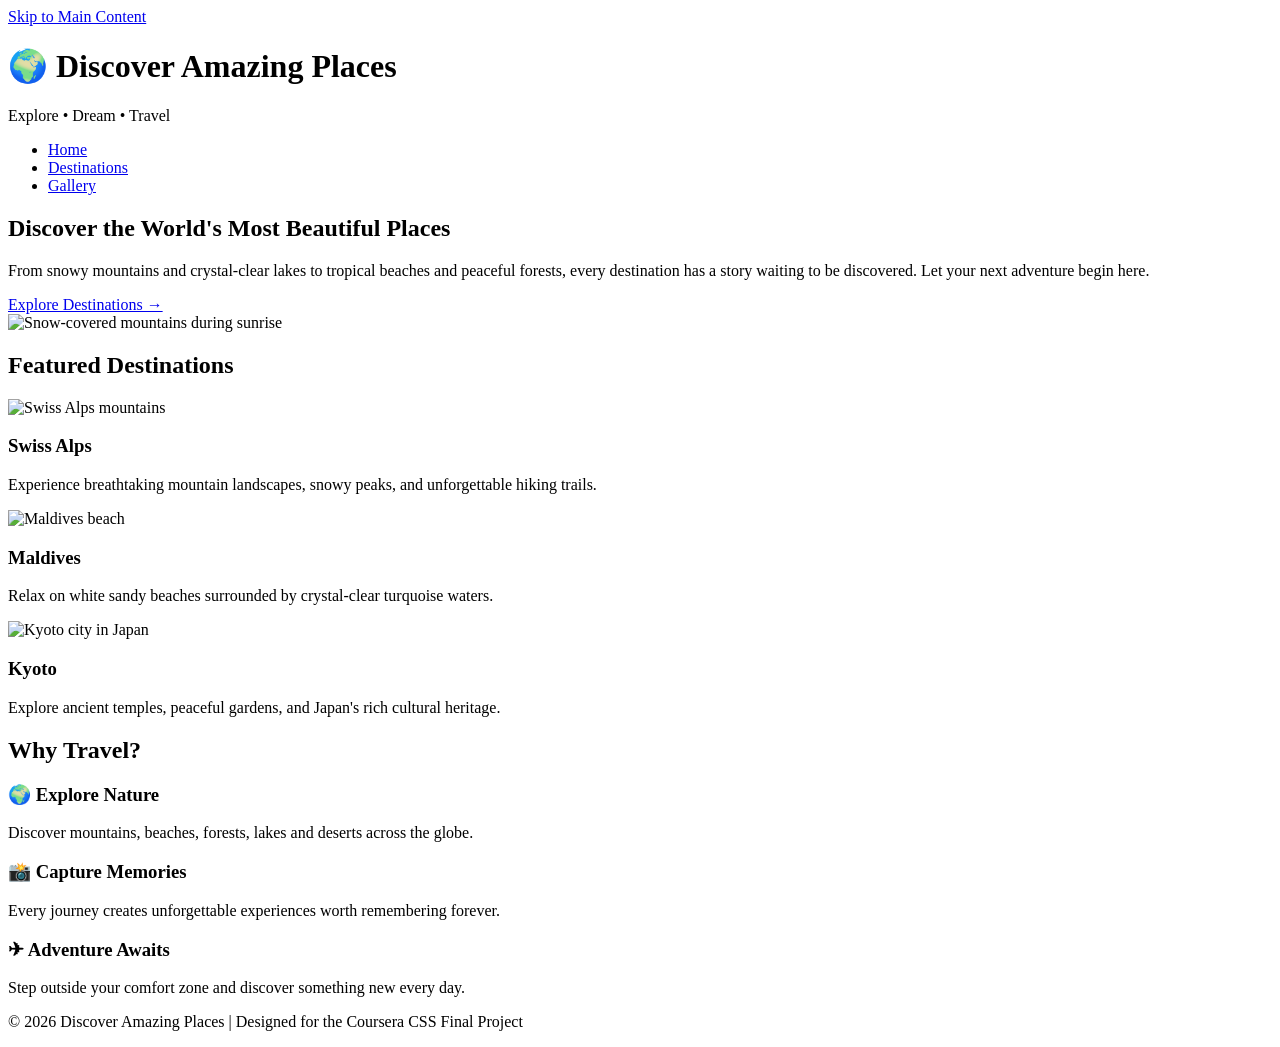
==== index.html @ b66141e8 "Add files via upload" ====
<!DOCTYPE html>
<html lang="en">

<head>
    <meta charset="UTF-8">
    <meta name="viewport" content="width=device-width, initial-scale=1.0">
    <title>Discover Amazing Places</title>

    <link rel="stylesheet" href="css/style.css">
</head>

<body>

    <!-- Skip Link -->
    <a href="#main-content" class="skip-link">Skip to Main Content</a>

    <!-- Header -->
    <header>

        <div class="logo">
            <h1>🌍 Discover Amazing Places</h1>
            <p>Explore • Dream • Travel</p>
        </div>

        <!-- Navigation -->
        <nav>
            <ul class="nav-menu">
                <li><a href="index.html" class="active">Home</a></li>
                <li><a href="places.html">Destinations</a></li>
                <li><a href="gallery.html">Gallery</a></li>
            </ul>
        </nav>

    </header>

    <!-- Main Content -->
    <main id="main-content">

        <!-- Hero Section -->
        <section class="hero">

            <div class="hero-text">

                <h2>Discover the World's Most Beautiful Places</h2>

                <p>
                    From snowy mountains and crystal-clear lakes to tropical beaches
                    and peaceful forests, every destination has a story waiting to
                    be discovered. Let your next adventure begin here.
                </p>

                <a href="places.html" class="btn">Explore Destinations →</a>

            </div>

            <div class="hero-image">

                <img src="images/mountain.jpg"
                    alt="Snow-covered mountains during sunrise">

            </div>

        </section>

        <!-- Featured Destinations -->
        <section class="featured">

            <h2>Featured Destinations</h2>

            <div class="featured-cards">

                <article class="card">

                    <img src="images/mountain.jpg"
                        alt="Swiss Alps mountains">

                    <h3>Swiss Alps</h3>

                    <p>
                        Experience breathtaking mountain landscapes,
                        snowy peaks, and unforgettable hiking trails.
                    </p>

                </article>

                <article class="card">

                    <img src="images/beach.jpg"
                        alt="Maldives beach">

                    <h3>Maldives</h3>

                    <p>
                        Relax on white sandy beaches surrounded by
                        crystal-clear turquoise waters.
                    </p>

                </article>

                <article class="card">

                    <img src="images/city.jpg"
                        alt="Kyoto city in Japan">

                    <h3>Kyoto</h3>

                    <p>
                        Explore ancient temples, peaceful gardens,
                        and Japan's rich cultural heritage.
                    </p>

                </article>

            </div>

        </section>

        <!-- Why Travel -->
        <section class="why-travel">

            <h2>Why Travel?</h2>

            <div class="travel-boxes">

                <div class="box">
                    <h3>🌍 Explore Nature</h3>
                    <p>
                        Discover mountains, beaches, forests,
                        lakes and deserts across the globe.
                    </p>
                </div>

                <div class="box">
                    <h3>📸 Capture Memories</h3>
                    <p>
                        Every journey creates unforgettable
                        experiences worth remembering forever.
                    </p>
                </div>

                <div class="box">
                    <h3>✈ Adventure Awaits</h3>
                    <p>
                        Step outside your comfort zone and
                        discover something new every day.
                    </p>
                </div>

            </div>

        </section>

    </main>

    <!-- Footer -->
    <footer>

        <p>
            © 2026 Discover Amazing Places |
            Designed for the Coursera CSS Final Project
        </p>

    </footer>

</body>

</html>
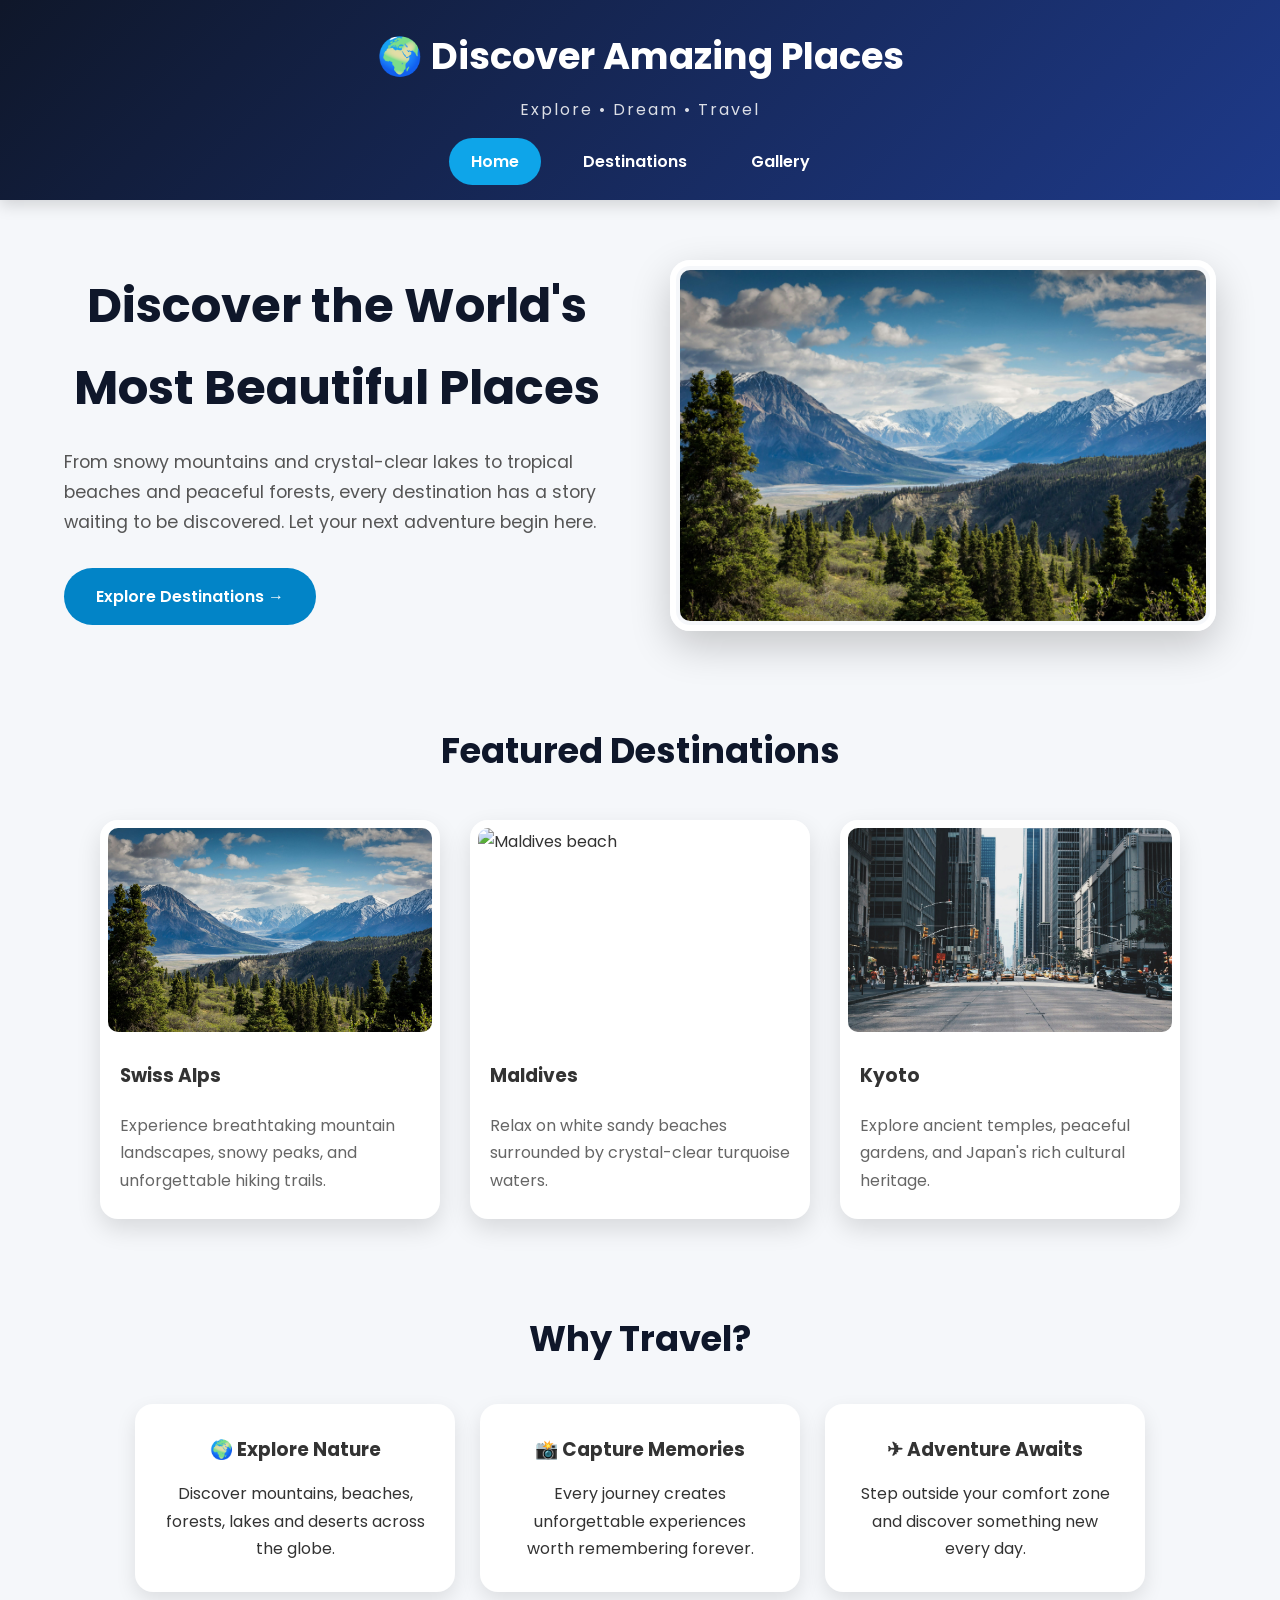
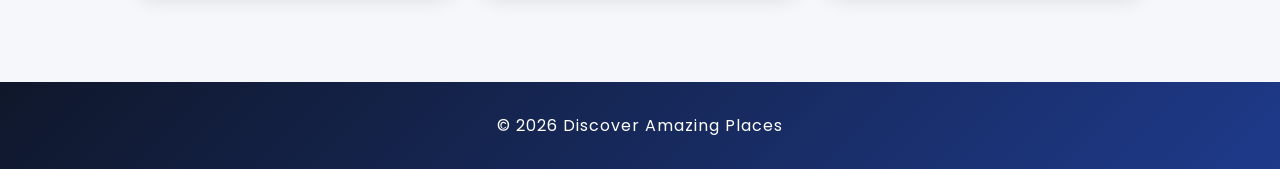
==== commit 69b8545e: "Update index.html" ====
--- a/index.html
+++ b/index.html
@@ -156,12 +156,11 @@
     <footer>
 
         <p>
-            © 2026 Discover Amazing Places |
-            Designed for the Coursera CSS Final Project
+            © 2026 Discover Amazing Places 
         </p>
 
     </footer>
 
 </body>
 
-</html>+</html>
--- a/css/style.css
+++ b/css/style.css
@@ -0,0 +1,608 @@
+/* ===========================
+   GOOGLE FONT
+=========================== */
+@import url('https://fonts.googleapis.com/css2?family=Poppins:wght@300;400;500;600;700&display=swap');
+
+/* ===========================
+   RESET
+=========================== */
+
+*{
+    margin:0;
+    padding:0;
+    box-sizing:border-box;
+}
+
+html{
+    scroll-behavior:smooth;
+}
+
+body{
+    font-family:'Poppins',sans-serif;
+    background:#f5f7fa;
+    color:#333;
+    line-height:1.7;
+}
+
+/* ===========================
+   SKIP LINK
+=========================== */
+
+.skip-link{
+    position:absolute;
+    left:20px;
+    top:-60px;
+    background:#0f172a;
+    color:#fff;
+    padding:12px 18px;
+    text-decoration:none;
+    border-radius:8px;
+    font-weight:600;
+    transition:.3s;
+    z-index:1000;
+}
+
+.skip-link:focus{
+    top:20px;
+}
+
+/* ===========================
+   HEADER
+=========================== */
+
+header{
+    background:linear-gradient(135deg,#0f172a,#1e3a8a);
+    color:white;
+    padding:25px 8%;
+    box-shadow:0 5px 15px rgba(0,0,0,.15);
+}
+
+.logo{
+    text-align:center;
+}
+
+.logo h1{
+    font-size:2.3rem;
+    margin-bottom:8px;
+}
+
+.logo p{
+    opacity:.85;
+    letter-spacing:2px;
+}
+
+/* ===========================
+   NAVIGATION
+=========================== */
+
+nav{
+    margin-top:25px;
+}
+
+.nav-menu{
+    display:flex;
+    justify-content:center;
+    align-items:center;
+    list-style:none;
+    gap:20px;
+    flex-wrap:wrap;
+}
+
+.nav-menu a{
+
+    color:white;
+    text-decoration:none;
+    padding:12px 22px;
+    border-radius:30px;
+    font-weight:600;
+    transition:.35s;
+
+}
+
+.nav-menu a:hover{
+
+    background:white;
+    color:#1e3a8a;
+    transform:translateY(-3px);
+
+}
+
+.active{
+
+    background:#0ea5e9;
+    color:white !important;
+
+}
+
+/* ===========================
+   MAIN
+=========================== */
+
+main{
+
+    width:90%;
+    max-width:1250px;
+    margin:60px auto;
+
+}
+
+/* ===========================
+   HERO
+=========================== */
+
+.hero{
+
+    display:flex;
+    justify-content:space-between;
+    align-items:center;
+    gap:60px;
+    margin-bottom:90px;
+    flex-wrap:wrap;
+
+}
+
+.hero-text{
+
+    flex:1;
+
+}
+
+.hero-text h2{
+
+    font-size:3rem;
+    color:#0f172a;
+    margin-bottom:20px;
+
+}
+
+.hero-text p{
+
+    font-size:1.1rem;
+    margin-bottom:30px;
+    color:#555;
+
+}
+
+/* ===========================
+   BUTTON
+=========================== */
+
+.btn{
+
+    display:inline-block;
+    background:#0284c7;
+    color:white;
+    text-decoration:none;
+    padding:15px 32px;
+    border-radius:40px;
+    font-weight:600;
+    transition:.35s;
+
+}
+
+.btn:hover{
+
+    background:#f97316;
+    transform:translateY(-4px);
+
+}
+
+/* ===========================
+   HERO IMAGE
+=========================== */
+
+.hero-image{
+
+    flex:1;
+
+}
+
+.hero-image img{
+
+    width:100%;
+    border-radius:20px;
+    border:6px solid white;
+    box-shadow:0 15px 40px rgba(0,0,0,.2);
+
+}
+
+/* ===========================
+   GLOBAL IMAGE STYLE
+=========================== */
+
+img{
+
+    width:100%;
+    display:block;
+    border-radius:18px;
+    border:4px solid white;
+    padding:4px;
+    transition:.4s;
+    object-fit:cover;
+
+}
+
+img:hover{
+
+    transform:scale(1.05);
+    box-shadow:0 12px 30px rgba(0,0,0,.25);
+
+}
+
+/* ===========================
+   SECTION TITLES
+=========================== */
+
+section h2{
+
+    text-align:center;
+    font-size:2.2rem;
+    color:#0f172a;
+    margin-bottom:18px;
+
+}
+
+.page-banner{
+
+    text-align:center;
+    margin-bottom:60px;
+
+}
+
+.page-banner p{
+
+    max-width:700px;
+    margin:auto;
+    color:#666;
+
+}
+
+/* ===========================
+   FEATURED CARDS
+=========================== */
+
+.featured{
+
+    margin-bottom:90px;
+
+}
+
+.featured-cards{
+
+    display:flex;
+    justify-content:center;
+    gap:30px;
+    flex-wrap:wrap;
+    margin-top:40px;
+
+}
+
+.card{
+
+    background:white;
+    width:340px;
+    border-radius:18px;
+    overflow:hidden;
+    box-shadow:0 10px 25px rgba(0,0,0,.12);
+    transition:.35s;
+
+}
+
+.card:hover{
+
+    transform:translateY(-10px);
+
+}
+
+.card img{
+
+    height:220px;
+
+}
+
+.card h3{
+
+    margin:20px;
+
+}
+
+.card p{
+
+    margin:0 20px 25px;
+    color:#666;
+
+}
+
+/* ===========================
+   WHY TRAVEL
+=========================== */
+
+.why-travel{
+
+    margin-bottom:90px;
+
+}
+
+.travel-boxes{
+
+    display:flex;
+    gap:25px;
+    flex-wrap:wrap;
+    justify-content:center;
+    margin-top:35px;
+
+}
+
+.box{
+
+    background:white;
+    width:320px;
+    padding:30px;
+    border-radius:18px;
+    text-align:center;
+    box-shadow:0 8px 20px rgba(0,0,0,.1);
+    transition:.35s;
+
+}
+
+.box:hover{
+
+    background:#0284c7;
+    color:white;
+    transform:translateY(-8px);
+
+}
+
+.box p{
+
+    margin-top:15px;
+
+}
+
+/* ===========================
+   DESTINATION CARDS
+=========================== */
+
+.destinations{
+
+    display:flex;
+    flex-wrap:wrap;
+    gap:30px;
+    justify-content:center;
+
+}
+
+.destination-card{
+
+    width:360px;
+    background:white;
+    border-radius:20px;
+    overflow:hidden;
+    box-shadow:0 10px 25px rgba(0,0,0,.12);
+    transition:.35s;
+
+}
+
+.destination-card:hover{
+
+    transform:translateY(-10px);
+
+}
+
+.destination-card img{
+
+    height:240px;
+
+}
+
+.card-content{
+
+    padding:22px;
+
+}
+
+.card-content h3{
+
+    margin-bottom:12px;
+
+}
+
+.card-content ul{
+
+    margin-top:18px;
+    margin-left:20px;
+
+}
+
+.card-content li{
+
+    margin-bottom:8px;
+
+}
+/* ===========================
+   GALLERY
+=========================== */
+
+.gallery {
+    margin-bottom: 80px;
+}
+
+.gallery-grid {
+    display: grid;
+    grid-template-columns: repeat(3, 1fr);
+    gap: 30px;
+    margin-top: 40px;
+}
+
+.gallery-grid figure {
+    background: white;
+    border-radius: 20px;
+    overflow: hidden;
+    box-shadow: 0 10px 25px rgba(0,0,0,0.12);
+    transition: 0.4s;
+}
+
+.gallery-grid figure:hover {
+    transform: translateY(-10px);
+}
+
+.gallery-grid img {
+    height: 240px;
+}
+
+/* nth-child Requirement */
+.gallery-grid figure:nth-child(even) img {
+    border-radius: 50px;
+}
+
+.gallery-grid figcaption {
+    padding: 18px;
+    text-align: center;
+    font-weight: 600;
+    color: #0f172a;
+}
+
+/* ===========================
+   GALLERY INFO
+=========================== */
+
+.gallery-info {
+    background: white;
+    margin-top: 70px;
+    padding: 40px;
+    border-radius: 20px;
+    text-align: center;
+    box-shadow: 0 8px 20px rgba(0,0,0,0.1);
+}
+
+.gallery-info p {
+    max-width: 700px;
+    margin: 15px auto 0;
+    color: #666;
+}
+
+/* ===========================
+   TRAVEL TIPS
+=========================== */
+
+.travel-tips {
+    margin-top: 80px;
+}
+
+.tips-container {
+    display: flex;
+    justify-content: center;
+    gap: 25px;
+    flex-wrap: wrap;
+    margin-top: 35px;
+}
+
+.tip {
+    width: 320px;
+    background: white;
+    padding: 30px;
+    border-radius: 18px;
+    text-align: center;
+    box-shadow: 0 10px 25px rgba(0,0,0,.1);
+    transition: 0.3s;
+}
+
+.tip:hover {
+    background: #0ea5e9;
+    color: white;
+    transform: translateY(-8px);
+}
+
+.tip h3 {
+    margin-bottom: 15px;
+}
+
+/* ===========================
+   FOOTER
+=========================== */
+
+footer {
+    background: linear-gradient(135deg,#0f172a,#1e3a8a);
+    color: white;
+    text-align: center;
+    padding: 30px;
+    margin-top: 70px;
+}
+
+footer p {
+    letter-spacing: 1px;
+}
+
+/* ===========================
+   RESPONSIVE DESIGN
+=========================== */
+
+@media (max-width: 992px) {
+
+    .hero {
+        flex-direction: column;
+        text-align: center;
+    }
+
+    .hero-text h2 {
+        font-size: 2.4rem;
+    }
+
+    .featured-cards,
+    .travel-boxes,
+    .tips-container,
+    .destinations {
+        justify-content: center;
+    }
+
+}
+
+@media (max-width: 768px) {
+
+    .logo h1 {
+        font-size: 1.8rem;
+    }
+
+    .nav-menu {
+        flex-direction: column;
+        gap: 12px;
+    }
+
+    .hero-text h2 {
+        font-size: 2rem;
+    }
+
+    .card,
+    .box,
+    .tip,
+    .destination-card {
+        width: 100%;
+    }
+
+    .gallery-grid {
+        grid-template-columns: 1fr;
+    }
+
+    main {
+        width: 95%;
+    }
+
+}
+
+@media (max-width: 480px) {
+
+    .hero-text h2 {
+        font-size: 1.6rem;
+    }
+
+    .btn {
+        display: block;
+        text-align: center;
+    }
+
+    .page-banner h2,
+    section h2 {
+        font-size: 1.7rem;
+    }
+
+}
